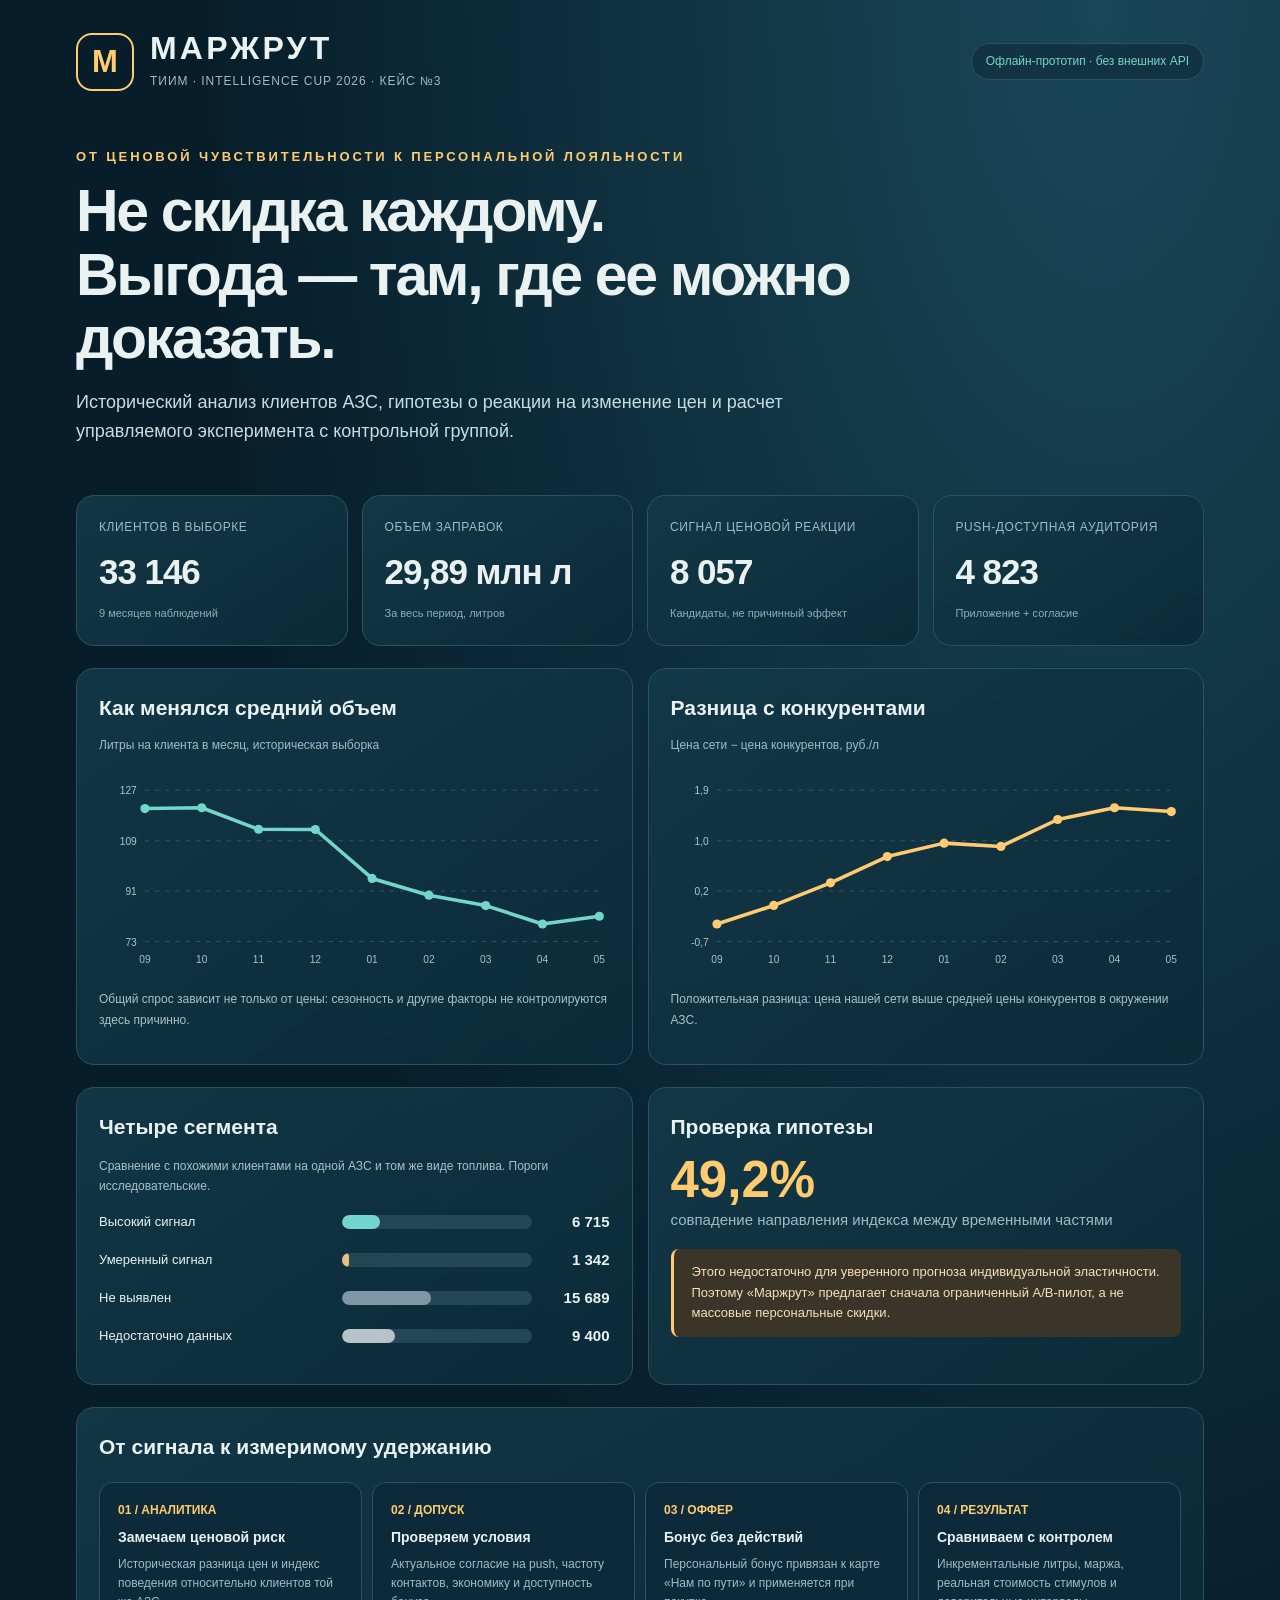
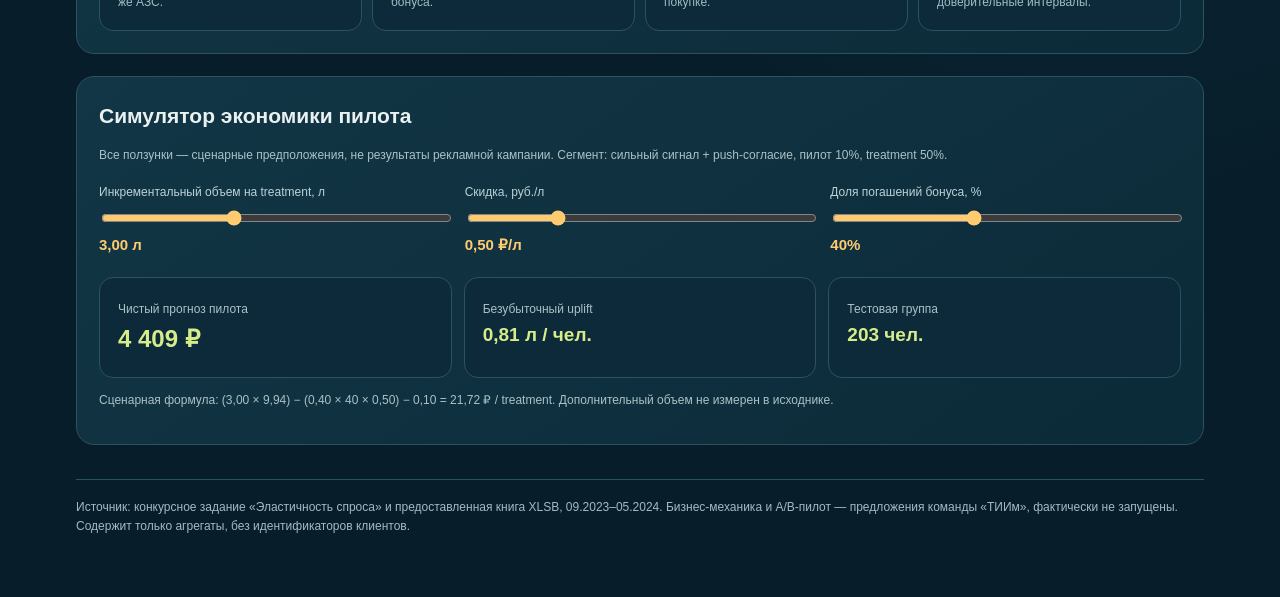
==== cases/retail-marketing/demo/index.html @ 6fa10698 "Маржрут: агрегаты, демонстрация и методика кейса" ====
<!DOCTYPE html>
<html lang="ru"><head><meta charset="UTF-8"><meta name="viewport" content="width=device-width,initial-scale=1.0"><meta name="color-scheme" content="dark"><title>МАРЖРУТ — аналитика удержания</title>
<style>
:root{--bg:#071d2a;--panel:#103040;--panel2:#143849;--border:#2b5261;--ink:#eaf2f1;--muted:#a2bbc3;--lime:#d6ec8b;--gold:#ffcb70;--aqua:#72d5cf;--red:#e99990}
*{box-sizing:border-box}body{margin:0;background:radial-gradient(ellipse at 86% 0%,#194758,transparent 58%),var(--bg);color:var(--ink);font:15px/1.6 'Inter','Segoe UI',Arial,sans-serif}main{max-width:1180px;margin:auto;padding:32px 26px 60px}.muted{color:var(--muted)}.top{display:flex;align-items:center;justify-content:space-between;gap:24px;flex-wrap:wrap}.mark{display:flex;align-items:center;gap:16px}.logo{width:58px;height:58px;border:2px solid var(--gold);border-radius:16px;display:grid;place-items:center;font-weight:900;font-size:31px;color:var(--gold)}.brand{font-size:32px;font-weight:850;letter-spacing:.1em;line-height:1}.sub{font-size:12px;letter-spacing:.08em;text-transform:uppercase;color:var(--muted);margin-top:8px}.chip{border:1px solid var(--border);border-radius:24px;padding:8px 14px;color:var(--aqua);background:#123342;font-size:12px}.hero{padding:56px 0 27px;max-width:880px}.eyebrow{font-size:13px;letter-spacing:.22em;text-transform:uppercase;color:var(--gold);font-weight:700}.hero h1{font-size:clamp(32px,5vw,59px);line-height:1.08;letter-spacing:-.04em;margin:12px 0 17px}.hero p{font-size:18px;color:#c7dde0;margin:0;max-width:800px}section{margin-top:22px}.kpis{display:grid;grid-template-columns:repeat(4,1fr);gap:14px}.card{background:linear-gradient(145deg,rgba(19,56,72,.92),rgba(12,43,57,.96));border:1px solid var(--border);border-radius:18px;padding:22px}.kpis .num{font-weight:790;font-size:clamp(25px,3vw,35px);letter-spacing:-.03em;margin:7px 0 5px;font-variant-numeric:tabular-nums}.kpis .label{font-size:12px;color:var(--muted);letter-spacing:.05em;text-transform:uppercase}.kpis .note{font-size:11px;color:#8eaebb}.grid2{display:grid;grid-template-columns:1fr 1fr;gap:15px}.sectiontitle{font-size:21px;margin:0 0 8px;font-weight:750}.chart-wrap{height:210px;display:flex;align-items:center}.chart-wrap svg{width:100%;height:100%}.legend{font-size:12px;color:var(--muted)}.bar{display:flex;gap:18px;align-items:center;margin:14px 0}.bar .name{width:44%;font-size:13px;line-height:1.3}.track{background:#234757;border-radius:8px;flex:1;height:14px;overflow:hidden}.fill{height:100%;border-radius:8px;background:var(--aqua)}.bar b{min-width:60px;text-align:right;font-size:15px}.steps{display:grid;grid-template-columns:repeat(4,1fr);gap:10px;margin-top:18px}.step{border:1px solid var(--border);background:#0c2a39;padding:18px;border-radius:14px}.step .idx{color:var(--gold);font-weight:800;font-size:12px}.step b{display:block;margin:6px 0;font-size:14px}.step p{margin:0;color:var(--muted);font-size:12px}.formgrid{display:grid;grid-template-columns:1fr 1fr 1fr;gap:15px}.control label{display:block;font-size:12px;color:#bad2d8;margin:6px 0}.control input[type=range]{width:100%;accent-color:var(--gold)}.control output{font-weight:800;color:var(--gold)}.finance{display:grid;grid-template-columns:repeat(3,1fr);gap:12px;margin-top:20px}.finance .res{font-size:24px;font-weight:800;color:var(--lime)}.finance .res.small{font-size:19px}.fine{font-size:12px;color:#abc1c6;line-height:1.7}.warning{border-left:3px solid var(--gold);padding:13px 18px;background:#3b3429;color:#f3e1b8;border-radius:8px;margin-top:17px;font-size:13px}.footer{border-top:1px solid var(--border);margin-top:34px;padding-top:18px;font-size:12px;color:var(--muted)}
@media(max-width:900px){.kpis{grid-template-columns:repeat(2,1fr)}.steps{grid-template-columns:repeat(2,1fr)}.grid2{grid-template-columns:1fr}.formgrid{grid-template-columns:1fr 1fr}}@media(max-width:540px){main{padding:22px 13px 40px}.hero{padding-top:30px}.kpis,.steps,.finance,.formgrid{grid-template-columns:1fr}.brand{font-size:24px}.logo{width:45px;height:45px}.bar .name{width:38%}.card{padding:18px}}
</style></head>
<body><main><header class="top"><div class="mark"><div class="logo">М</div><div><div class="brand">МАРЖРУТ</div><div class="sub">ТИИм · Intelligence Cup 2026 · Кейс №3</div></div></div><span class="chip">Офлайн-прототип · без внешних API</span></header>
<div class="hero"><div class="eyebrow">От ценовой чувствительности к персональной лояльности</div><h1>Не скидка каждому.<br>Выгода — там, где ее можно доказать.</h1><p>Исторический анализ клиентов АЗС, гипотезы о реакции на изменение цен и расчет управляемого эксперимента с контрольной группой.</p></div>
<section class="kpis"><div class="card"><div class="label">Клиентов в выборке</div><div class="num" id="nClients"></div><div class="note">9 месяцев наблюдений</div></div><div class="card"><div class="label">Объем заправок</div><div class="num" id="volume"></div><div class="note">За весь период, литров</div></div><div class="card"><div class="label">Сигнал ценовой реакции</div><div class="num" id="nSignals"></div><div class="note">Кандидаты, не причинный эффект</div></div><div class="card"><div class="label">Push-доступная аудитория</div><div class="num" id="nPush"></div><div class="note">Приложение + согласие</div></div></section>
<section class="grid2"><div class="card"><h2 class="sectiontitle">Как менялся средний объем</h2><p class="legend">Литры на клиента в месяц, историческая выборка</p><div class="chart-wrap" id="chartVolume"></div><p class="fine">Общий спрос зависит не только от цены: сезонность и другие факторы не контролируются здесь причинно.</p></div><div class="card"><h2 class="sectiontitle">Разница с конкурентами</h2><p class="legend">Цена сети − цена конкурентов, руб./л</p><div class="chart-wrap" id="chartGap"></div><p class="fine">Положительная разница: цена нашей сети выше средней цены конкурентов в окружении АЗС.</p></div></section>
<section class="grid2"><div class="card"><h2 class="sectiontitle">Четыре сегмента</h2><p class="fine">Сравнение с похожими клиентами на одной АЗС и том же виде топлива. Пороги исследовательские.</p><div id="segments"></div></div><div class="card"><h2 class="sectiontitle">Проверка гипотезы</h2><div style="font-size:51px;font-weight:900;color:var(--gold);line-height:1.1" id="stability"></div><div class="muted">совпадение направления индекса между временными частями</div><div class="warning">Этого недостаточно для уверенного прогноза индивидуальной эластичности. Поэтому «Маржрут» предлагает сначала ограниченный A/B-пилот, а не массовые персональные скидки.</div></div></section>
<section class="card"><h2 class="sectiontitle">От сигнала к измеримому удержанию</h2><div class="steps"><div class="step"><div class="idx">01 / АНАЛИТИКА</div><b>Замечаем ценовой риск</b><p>Историческая разница цен и индекс поведения относительно клиентов той же АЗС.</p></div><div class="step"><div class="idx">02 / ДОПУСК</div><b>Проверяем условия</b><p>Актуальное согласие на push, частоту контактов, экономику и доступность бонуса.</p></div><div class="step"><div class="idx">03 / ОФФЕР</div><b>Бонус без действий</b><p>Персональный бонус привязан к карте «Нам по пути» и применяется при покупке.</p></div><div class="step"><div class="idx">04 / РЕЗУЛЬТАТ</div><b>Сравниваем с контролем</b><p>Инкрементальные литры, маржа, реальная стоимость стимулов и доверительные интервалы.</p></div></div></section>
<section class="card"><h2 class="sectiontitle">Симулятор экономики пилота</h2><p class="fine">Все ползунки — сценарные предположения, не результаты рекламной кампании. Сегмент: сильный сигнал + push-согласие, пилот 10%, treatment 50%.</p><div class="formgrid"><div class="control"><label for="uplift">Инкрементальный объем на treatment, л</label><input id="uplift" type="range" min="0" max="8" step="0.25" value="3"><output id="upliftVal"></output></div><div class="control"><label for="discount">Скидка, руб./л</label><input id="discount" type="range" min="0" max="2" step="0.1" value="0.5"><output id="discountVal"></output></div><div class="control"><label for="redeem">Доля погашений бонуса, %</label><input id="redeem" type="range" min="0" max="100" step="5" value="40"><output id="redeemVal"></output></div></div><div class="finance"><div class="step"><span class="fine">Чистый прогноз пилота</span><div class="res" id="net"></div></div><div class="step"><span class="fine">Безубыточный uplift</span><div class="res small" id="breakEven"></div></div><div class="step"><span class="fine">Тестовая группа</span><div class="res small" id="treat"></div></div></div><p class="fine" id="formula"></p></section>
<div class="footer">Источник: конкурсное задание «Эластичность спроса» и предоставленная книга XLSB, 09.2023–05.2024. Бизнес-механика и A/B-пилот — предложения команды «ТИИм», фактически не запущены. Содержит только агрегаты, без идентификаторов клиентов.</div></main>
<script>const DATA={"metrics": {"product": "МАРЖРУТ", "version": "1.0.0", "status": "retrospective analytical prototype, not a deployed pricing engine", "source_file": "Кейс_Ретейл и маркетинг_Дополнительные данные.xlsb", "months": ["2023-09", "2023-10", "2023-11", "2023-12", "2024-01", "2024-02", "2024-03", "2024-04", "2024-05"], "counts": {"customers": 33146, "unique_customer_ids": 33146, "total_liters_9m": 29891102.55, "station_fuel_pairs": 1837, "stations_in_data": 642, "stations_in_dictionary": 1655, "client_metadata_rows": 33139, "customers_without_metadata": 7, "nonfuel_rows": 20316, "customers_without_nonfuel_record": 12830, "push_with_app_consent": 18969, "eligible_price_signal": 23746, "offer_target_with_push": 4823, "margin_covered_customers": 33146}, "rules": {"minimum_station_fuel_peer_count": 8, "min_active_months": 6, "min_liters_9m": 200, "min_price_gap_range_rub_per_liter": 1.0, "shrinkage_penalty_rub_squared": 4.0, "high_threshold": -0.08, "moderate_threshold": -0.025}, "sanity": {"price_gap_first_month": -0.402, "price_gap_last_month": 1.534, "mean_volume_first_month": 120.647, "mean_volume_last_month": 82.363, "pearson_aggregate_monthly": -0.9417970353168562, "share_active_months_at_least_six": 0.9395100464611115, "split_eligible": 17568, "split_sign_agreement": 0.4918602003642987, "matched_margin_share": 1.0}, "financial_inputs": {"margin_rub_per_ton_from_source": true, "opex_rub_per_ton_from_source": true, "density_kg_per_liter_from_source": true, "unit_margin_formula": "(margin_rub_per_ton - opex_rub_per_ton) * density_kg_per_liter / 1000", "warning": "Assumes margin and OPEX are non-overlapping; verify accounting definition."}, "caveats": ["Индекс относительный (сравнение с потреблением клиентов той же АЗС/топлива/месяца), не причинная эластичность.", "Нельзя доказать, что ценовое изменение вызвало изменение объема: остаются общие и индивидуальные неучтенные факторы.", "Одна цена для группы АЗС×топливо×месяц; клиентские строки не независимые ценовые эксперименты.", "Нет реальных результатов кампаний и контрольной группы; эффект и uplift только сценарные.", "Указанные пороги — экспертные, не оптимизированные по независимой разметке.", "Актуальность согласий и клиента должна перепроверяться на момент коммуникации."]}, "segments": [{"segment": "Высокий сигнал", "customers": "6715", "share_pct": "20.26", "total_liters_9m": "5227027.67", "avg_liters_per_customer_9m": "778.41", "push_opt_in_customers": "4050", "push_coverage_pct": "60.31", "mean_response_index": "-0.4917", "mean_margin_rub_per_liter": "9.94"}, {"segment": "Умеренный сигнал", "customers": "1342", "share_pct": "4.05", "total_liters_9m": "1096683.92", "avg_liters_per_customer_9m": "817.2", "push_opt_in_customers": "773", "push_coverage_pct": "57.6", "mean_response_index": "-0.0505", "mean_margin_rub_per_liter": "10.11"}, {"segment": "Не выявлен", "customers": "15689", "share_pct": "47.33", "total_liters_9m": "15289128.77", "avg_liters_per_customer_9m": "974.51", "push_opt_in_customers": "8972", "push_coverage_pct": "57.19", "mean_response_index": "0.1377", "mean_margin_rub_per_liter": "10.01"}, {"segment": "Недостаточно данных", "customers": "9400", "share_pct": "28.36", "total_liters_9m": "8278262.18", "avg_liters_per_customer_9m": "880.67", "push_opt_in_customers": "5174", "push_coverage_pct": "55.04", "mean_response_index": "-0.0871", "mean_margin_rub_per_liter": "10.26"}], "monthly": [{"month": "2023-09", "mean_liters_per_customer": "120.647", "total_liters": "3998953.0", "price_gap_rub_per_liter": "-0.402", "active_share": "0.9123", "mean_own_price": "56.163", "mean_comp_price": "56.564"}, {"month": "2023-10", "mean_liters_per_customer": "120.936", "total_liters": "4008533.17", "price_gap_rub_per_liter": "-0.083", "active_share": "0.9235", "mean_own_price": "56.603", "mean_comp_price": "56.686"}, {"month": "2023-11", "mean_liters_per_customer": "113.282", "total_liters": "3754849.22", "price_gap_rub_per_liter": "0.307", "active_share": "0.9191", "mean_own_price": "57.159", "mean_comp_price": "56.852"}, {"month": "2023-12", "mean_liters_per_customer": "113.196", "total_liters": "3752009.2", "price_gap_rub_per_liter": "0.758", "active_share": "0.9153", "mean_own_price": "58.201", "mean_comp_price": "57.444"}, {"month": "2024-01", "mean_liters_per_customer": "95.792", "total_liters": "3175109.94", "price_gap_rub_per_liter": "0.99", "active_share": "0.8855", "mean_own_price": "58.802", "mean_comp_price": "57.813"}, {"month": "2024-02", "mean_liters_per_customer": "89.842", "total_liters": "2977918.13", "price_gap_rub_per_liter": "0.933", "active_share": "0.8631", "mean_own_price": "59.007", "mean_comp_price": "58.074"}, {"month": "2024-03", "mean_liters_per_customer": "86.141", "total_liters": "2855245.53", "price_gap_rub_per_liter": "1.397", "active_share": "0.8244", "mean_own_price": "59.589", "mean_comp_price": "58.193"}, {"month": "2024-04", "mean_liters_per_customer": "79.602", "total_liters": "2638482.35", "price_gap_rub_per_liter": "1.599", "active_share": "0.7933", "mean_own_price": "60.011", "mean_comp_price": "58.412"}, {"month": "2024-05", "mean_liters_per_customer": "82.363", "total_liters": "2730002.01", "price_gap_rub_per_liter": "1.534", "active_share": "0.7908", "mean_own_price": "60.217", "mean_comp_price": "58.683"}], "pilot": [{"segment": "Высокий сигнал", "eligible_push_margin_customers": "4050", "mean_liters_per_month": "89.96", "mean_margin_rub_l": "9.94"}, {"segment": "Умеренный сигнал", "eligible_push_margin_customers": "773", "mean_liters_per_month": "96.37", "mean_margin_rub_l": "10.11"}]};
const fmt=(v,d=0)=>Number(v).toLocaleString('ru-RU',{maximumFractionDigits:d,minimumFractionDigits:d});
const n=DATA.metrics.counts;
document.getElementById('nClients').textContent=fmt(n.customers);
document.getElementById('volume').textContent=fmt(n.total_liters_9m/1e6,2)+' млн л';
document.getElementById('nSignals').textContent=fmt(Number(DATA.segments[0].customers)+Number(DATA.segments[1].customers));
document.getElementById('nPush').textContent=fmt(n.offer_target_with_push);
document.getElementById('stability').textContent=fmt(DATA.metrics.sanity.split_sign_agreement*100,1)+'%';
const colors=['#72d5cf','#e6c17f','#8098a6','#b7c3c7'];
DATA.segments.forEach((s,i)=>{const e=document.createElement('div');e.className='bar';e.innerHTML='<div class="name">'+s.segment+'</div><div class="track"><div class="fill" style="width:'+s.share_pct+'%;background:'+colors[i]+'"></div></div><b>'+fmt(s.customers)+'</b>';document.getElementById('segments').appendChild(e)});
function chart(root,values,color,formatter){const w=500,h=196,pl=45,pr=10,pt=18,pb=30,min=Math.min(...values),max=Math.max(...values);const low=min-(max-min)*.15,top=max+(max-min)*.15;const X=i=>pl+i*(w-pl-pr)/(values.length-1);const Y=v=>pt+(top-v)*(h-pt-pb)/(top-low);let s='<svg viewBox="0 0 '+w+' '+h+'" role="img" aria-label="График показателя за девять месяцев">'; for(let k=0;k<4;k++){let yy=pt+k*(h-pt-pb)/3;let val=top-k*(top-low)/3;s+='<line x1="'+pl+'" y1="'+yy+'" x2="'+(w-pr)+'" y2="'+yy+'" stroke="#345365" stroke-dasharray="4 6"/><text x="'+(pl-8)+'" y="'+(yy+4)+'" text-anchor="end" font-size="10" fill="#b0c5cb">'+formatter(val)+'</text>';}const pts=values.map((v,i)=>X(i)+','+Y(v)).join(' ');s+='<polyline points="'+pts+'" fill="none" stroke="'+color+'" stroke-width="3.5" stroke-linecap="round" stroke-linejoin="round"/>';values.forEach((v,i)=>{s+='<circle cx="'+X(i)+'" cy="'+Y(v)+'" r="4.5" fill="'+color+'"><title>'+DATA.monthly[i].month+': '+formatter(v)+'</title></circle>';s+='<text x="'+X(i)+'" y="'+(h-9)+'" font-size="10" fill="#aabfc5" text-anchor="middle">'+DATA.monthly[i].month.slice(5)+'</text>'});s+='</svg>';root.innerHTML=s}
chart(document.getElementById('chartVolume'),DATA.monthly.map(d=>+d.mean_liters_per_customer),'#72d5cf',v=>fmt(v,0));
chart(document.getElementById('chartGap'),DATA.monthly.map(d=>+d.price_gap_rub_per_liter),'#ffcb70',v=>fmt(v,1));
const pilot=DATA.pilot[0];const target=Number(pilot.eligible_push_margin_customers);const treated=Math.round(target*.1*.5),margin=Number(pilot.mean_margin_rub_l);const litersPerCoupon=40,contact=.1;
function calculate(){let uplift=Number(document.getElementById('uplift').value),discount=Number(document.getElementById('discount').value),r=Number(document.getElementById('redeem').value)/100;let per=margin*uplift-r*litersPerCoupon*discount-contact,breakeven=(r*litersPerCoupon*discount+contact)/margin;document.getElementById('upliftVal').textContent=fmt(uplift,2)+' л';document.getElementById('discountVal').textContent=fmt(discount,2)+' ₽/л';document.getElementById('redeemVal').textContent=fmt(r*100,0)+'%';document.getElementById('net').textContent=fmt(treated*per,0)+' ₽';document.getElementById('net').style.color=per>=0?'#d6ec8b':'#e99990';document.getElementById('breakEven').textContent=fmt(breakeven,2)+' л / чел.';document.getElementById('treat').textContent=fmt(treated)+' чел.';document.getElementById('formula').textContent='Сценарная формула: ('+fmt(uplift,2)+' × '+fmt(margin,2)+') − ('+fmt(r,2)+' × 40 × '+fmt(discount,2)+') − 0,10 = '+fmt(per,2)+' ₽ / treatment. Дополнительный объем не измерен в исходнике.';}
['uplift','discount','redeem'].forEach(id=>document.getElementById(id).addEventListener('input',calculate));calculate();</script></body></html>
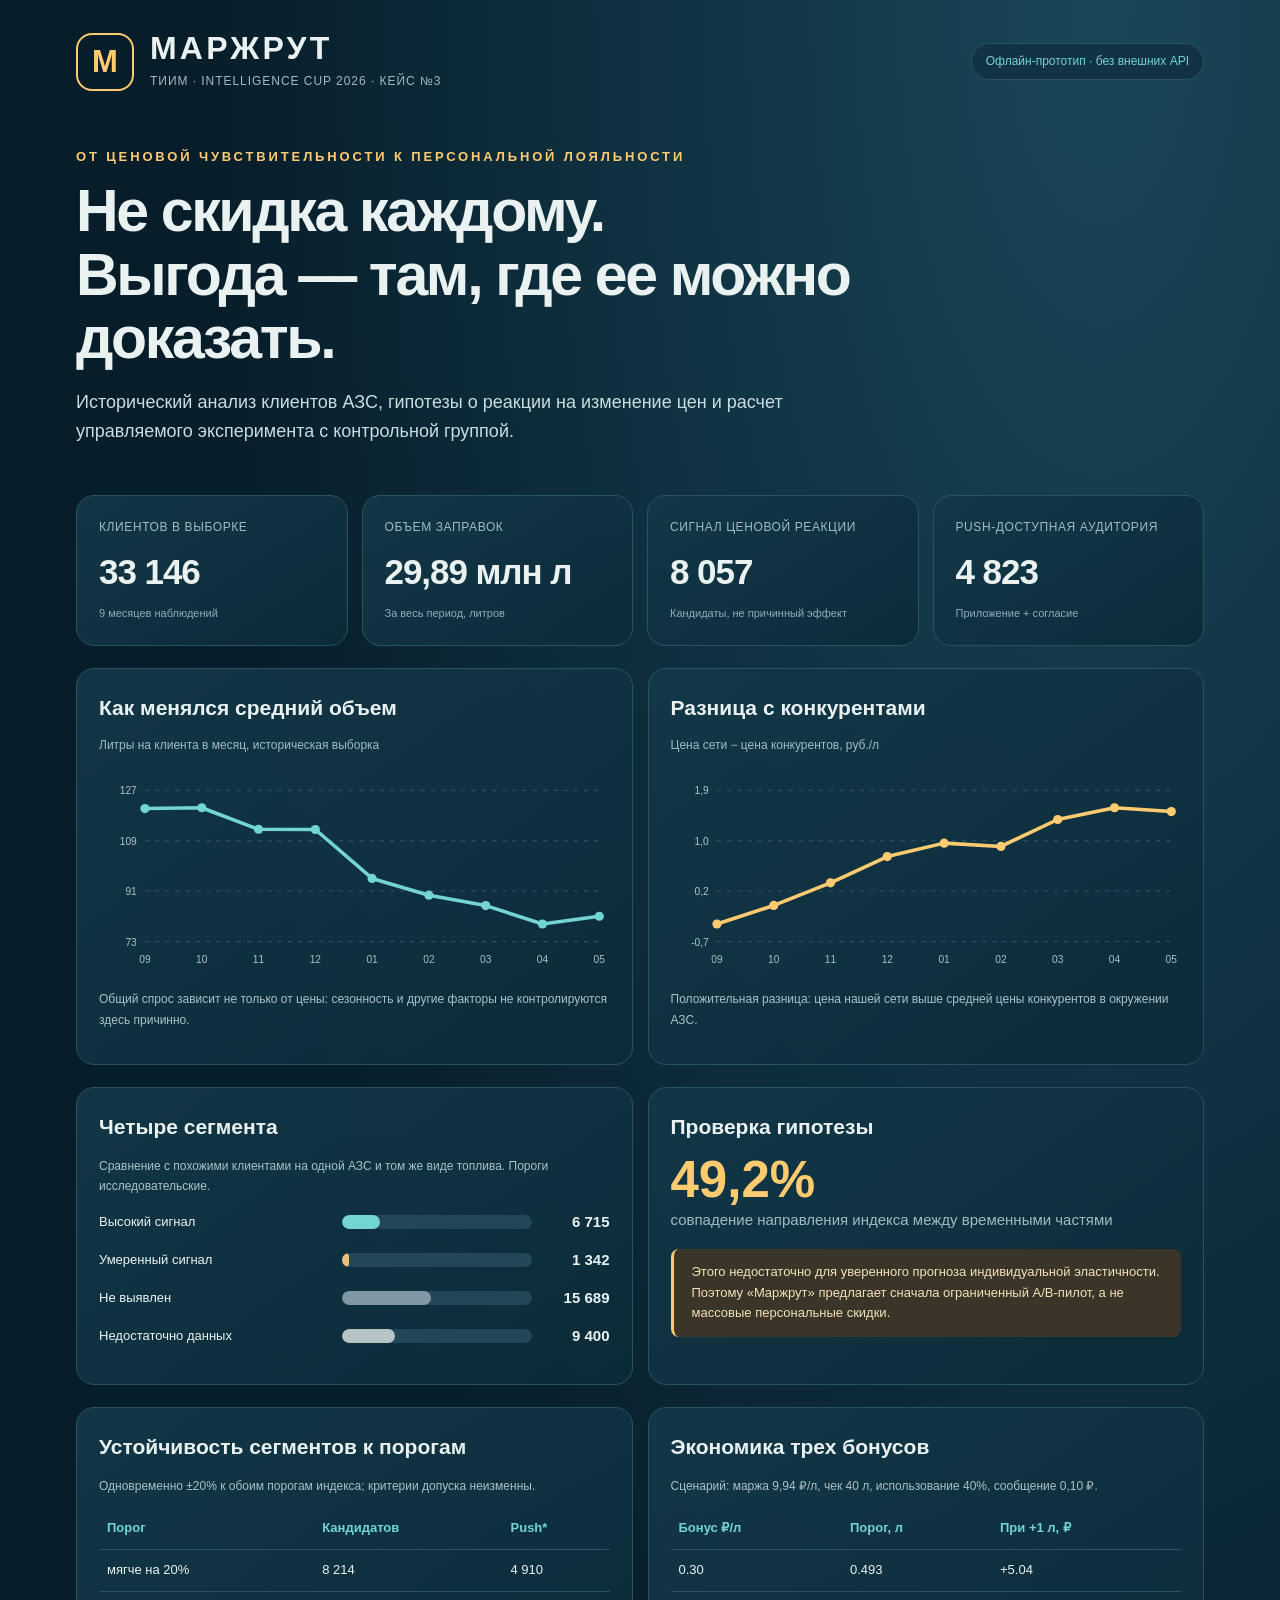
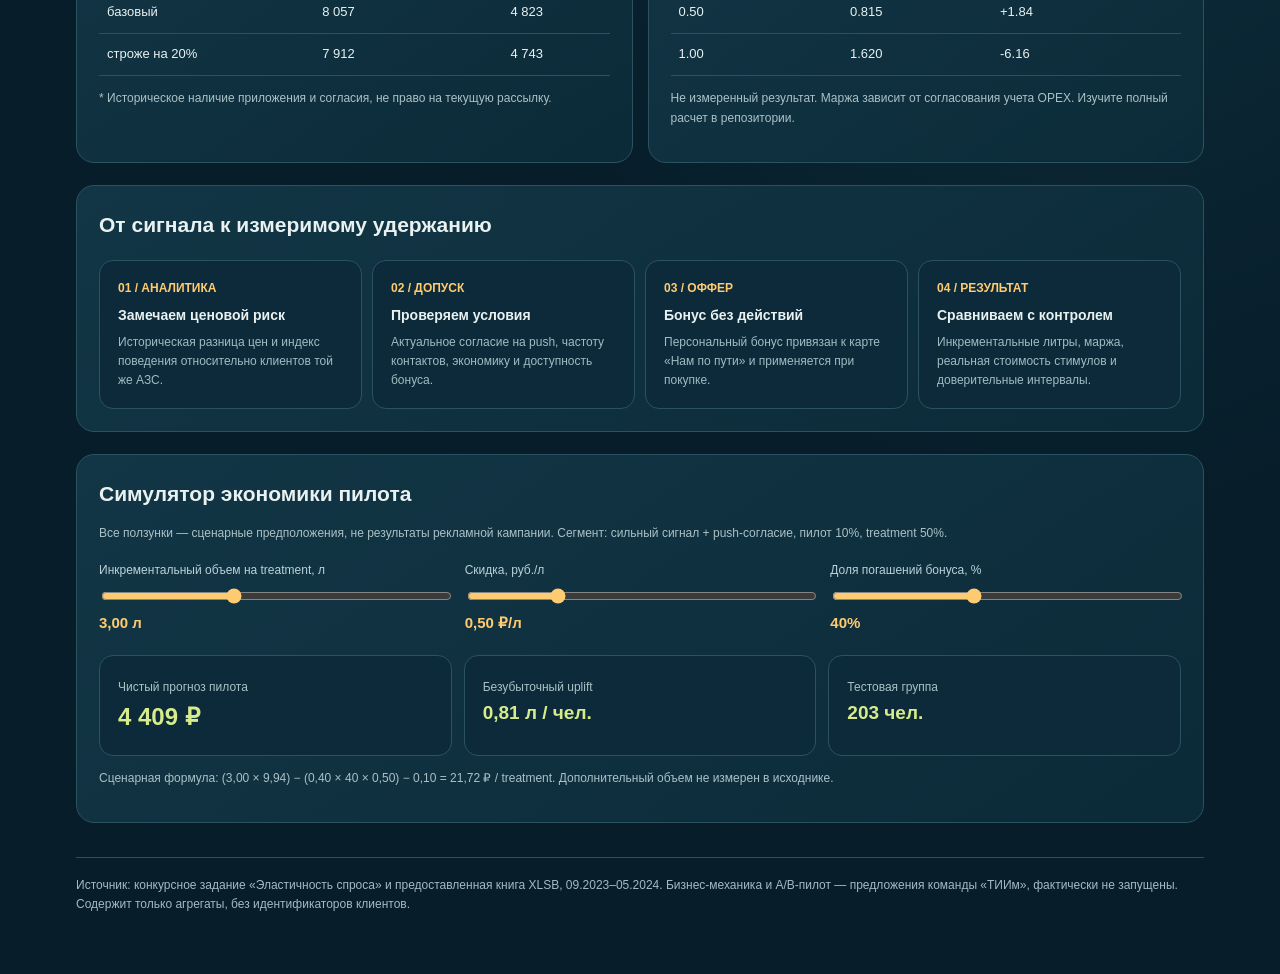
==== commit 9ab0b299: "Маржрут: интеграция стресс-теста в анализ и демо" ====
--- a/cases/retail-marketing/demo/index.html
+++ b/cases/retail-marketing/demo/index.html
@@ -4,12 +4,14 @@
 :root{--bg:#071d2a;--panel:#103040;--panel2:#143849;--border:#2b5261;--ink:#eaf2f1;--muted:#a2bbc3;--lime:#d6ec8b;--gold:#ffcb70;--aqua:#72d5cf;--red:#e99990}
 *{box-sizing:border-box}body{margin:0;background:radial-gradient(ellipse at 86% 0%,#194758,transparent 58%),var(--bg);color:var(--ink);font:15px/1.6 'Inter','Segoe UI',Arial,sans-serif}main{max-width:1180px;margin:auto;padding:32px 26px 60px}.muted{color:var(--muted)}.top{display:flex;align-items:center;justify-content:space-between;gap:24px;flex-wrap:wrap}.mark{display:flex;align-items:center;gap:16px}.logo{width:58px;height:58px;border:2px solid var(--gold);border-radius:16px;display:grid;place-items:center;font-weight:900;font-size:31px;color:var(--gold)}.brand{font-size:32px;font-weight:850;letter-spacing:.1em;line-height:1}.sub{font-size:12px;letter-spacing:.08em;text-transform:uppercase;color:var(--muted);margin-top:8px}.chip{border:1px solid var(--border);border-radius:24px;padding:8px 14px;color:var(--aqua);background:#123342;font-size:12px}.hero{padding:56px 0 27px;max-width:880px}.eyebrow{font-size:13px;letter-spacing:.22em;text-transform:uppercase;color:var(--gold);font-weight:700}.hero h1{font-size:clamp(32px,5vw,59px);line-height:1.08;letter-spacing:-.04em;margin:12px 0 17px}.hero p{font-size:18px;color:#c7dde0;margin:0;max-width:800px}section{margin-top:22px}.kpis{display:grid;grid-template-columns:repeat(4,1fr);gap:14px}.card{background:linear-gradient(145deg,rgba(19,56,72,.92),rgba(12,43,57,.96));border:1px solid var(--border);border-radius:18px;padding:22px}.kpis .num{font-weight:790;font-size:clamp(25px,3vw,35px);letter-spacing:-.03em;margin:7px 0 5px;font-variant-numeric:tabular-nums}.kpis .label{font-size:12px;color:var(--muted);letter-spacing:.05em;text-transform:uppercase}.kpis .note{font-size:11px;color:#8eaebb}.grid2{display:grid;grid-template-columns:1fr 1fr;gap:15px}.sectiontitle{font-size:21px;margin:0 0 8px;font-weight:750}.chart-wrap{height:210px;display:flex;align-items:center}.chart-wrap svg{width:100%;height:100%}.legend{font-size:12px;color:var(--muted)}.bar{display:flex;gap:18px;align-items:center;margin:14px 0}.bar .name{width:44%;font-size:13px;line-height:1.3}.track{background:#234757;border-radius:8px;flex:1;height:14px;overflow:hidden}.fill{height:100%;border-radius:8px;background:var(--aqua)}.bar b{min-width:60px;text-align:right;font-size:15px}.steps{display:grid;grid-template-columns:repeat(4,1fr);gap:10px;margin-top:18px}.step{border:1px solid var(--border);background:#0c2a39;padding:18px;border-radius:14px}.step .idx{color:var(--gold);font-weight:800;font-size:12px}.step b{display:block;margin:6px 0;font-size:14px}.step p{margin:0;color:var(--muted);font-size:12px}.formgrid{display:grid;grid-template-columns:1fr 1fr 1fr;gap:15px}.control label{display:block;font-size:12px;color:#bad2d8;margin:6px 0}.control input[type=range]{width:100%;accent-color:var(--gold)}.control output{font-weight:800;color:var(--gold)}.finance{display:grid;grid-template-columns:repeat(3,1fr);gap:12px;margin-top:20px}.finance .res{font-size:24px;font-weight:800;color:var(--lime)}.finance .res.small{font-size:19px}.fine{font-size:12px;color:#abc1c6;line-height:1.7}.warning{border-left:3px solid var(--gold);padding:13px 18px;background:#3b3429;color:#f3e1b8;border-radius:8px;margin-top:17px;font-size:13px}.footer{border-top:1px solid var(--border);margin-top:34px;padding-top:18px;font-size:12px;color:var(--muted)}
 @media(max-width:900px){.kpis{grid-template-columns:repeat(2,1fr)}.steps{grid-template-columns:repeat(2,1fr)}.grid2{grid-template-columns:1fr}.formgrid{grid-template-columns:1fr 1fr}}@media(max-width:540px){main{padding:22px 13px 40px}.hero{padding-top:30px}.kpis,.steps,.finance,.formgrid{grid-template-columns:1fr}.brand{font-size:24px}.logo{width:45px;height:45px}.bar .name{width:38%}.card{padding:18px}}
+.matrix{width:100%;border-collapse:collapse;font-variant-numeric:tabular-nums}.matrix th,.matrix td{padding:10px 8px;border-bottom:1px solid var(--border);text-align:left;font-size:13px}.matrix th{color:var(--aqua);font-weight:650}.matrix td{color:var(--ink)}.matrix-wrap{overflow-x:auto}
 </style></head>
 <body><main><header class="top"><div class="mark"><div class="logo">М</div><div><div class="brand">МАРЖРУТ</div><div class="sub">ТИИм · Intelligence Cup 2026 · Кейс №3</div></div></div><span class="chip">Офлайн-прототип · без внешних API</span></header>
 <div class="hero"><div class="eyebrow">От ценовой чувствительности к персональной лояльности</div><h1>Не скидка каждому.<br>Выгода — там, где ее можно доказать.</h1><p>Исторический анализ клиентов АЗС, гипотезы о реакции на изменение цен и расчет управляемого эксперимента с контрольной группой.</p></div>
 <section class="kpis"><div class="card"><div class="label">Клиентов в выборке</div><div class="num" id="nClients"></div><div class="note">9 месяцев наблюдений</div></div><div class="card"><div class="label">Объем заправок</div><div class="num" id="volume"></div><div class="note">За весь период, литров</div></div><div class="card"><div class="label">Сигнал ценовой реакции</div><div class="num" id="nSignals"></div><div class="note">Кандидаты, не причинный эффект</div></div><div class="card"><div class="label">Push-доступная аудитория</div><div class="num" id="nPush"></div><div class="note">Приложение + согласие</div></div></section>
 <section class="grid2"><div class="card"><h2 class="sectiontitle">Как менялся средний объем</h2><p class="legend">Литры на клиента в месяц, историческая выборка</p><div class="chart-wrap" id="chartVolume"></div><p class="fine">Общий спрос зависит не только от цены: сезонность и другие факторы не контролируются здесь причинно.</p></div><div class="card"><h2 class="sectiontitle">Разница с конкурентами</h2><p class="legend">Цена сети − цена конкурентов, руб./л</p><div class="chart-wrap" id="chartGap"></div><p class="fine">Положительная разница: цена нашей сети выше средней цены конкурентов в окружении АЗС.</p></div></section>
 <section class="grid2"><div class="card"><h2 class="sectiontitle">Четыре сегмента</h2><p class="fine">Сравнение с похожими клиентами на одной АЗС и том же виде топлива. Пороги исследовательские.</p><div id="segments"></div></div><div class="card"><h2 class="sectiontitle">Проверка гипотезы</h2><div style="font-size:51px;font-weight:900;color:var(--gold);line-height:1.1" id="stability"></div><div class="muted">совпадение направления индекса между временными частями</div><div class="warning">Этого недостаточно для уверенного прогноза индивидуальной эластичности. Поэтому «Маржрут» предлагает сначала ограниченный A/B-пилот, а не массовые персональные скидки.</div></div></section>
+<section class="grid2"><div class="card"><h2 class="sectiontitle">Устойчивость сегментов к порогам</h2><p class="fine">Одновременно ±20% к обоим порогам индекса; критерии допуска неизменны.</p><div class="matrix-wrap"><table class="matrix"><thead><tr><th>Порог</th><th>Кандидатов</th><th>Push*</th></tr></thead><tbody><tr><td>мягче на 20%</td><td>8 214</td><td>4 910</td></tr><tr><td>базовый</td><td>8 057</td><td>4 823</td></tr><tr><td>строже на 20%</td><td>7 912</td><td>4 743</td></tr></tbody></table></div><p class="fine">* Историческое наличие приложения и согласия, не право на текущую рассылку.</p></div><div class="card"><h2 class="sectiontitle">Экономика трех бонусов</h2><p class="fine">Сценарий: маржа 9,94 ₽/л, чек 40 л, использование 40%, сообщение 0,10 ₽.</p><div class="matrix-wrap"><table class="matrix"><thead><tr><th>Бонус ₽/л</th><th>Порог, л</th><th>При +1 л, ₽</th></tr></thead><tbody><tr><td>0.30</td><td>0.493</td><td>+5.04</td></tr><tr><td>0.50</td><td>0.815</td><td>+1.84</td></tr><tr><td>1.00</td><td>1.620</td><td>-6.16</td></tr></tbody></table></div><p class="fine">Не измеренный результат. Маржа зависит от согласования учета OPEX. Изучите полный расчет в репозитории.</p></div></section>
 <section class="card"><h2 class="sectiontitle">От сигнала к измеримому удержанию</h2><div class="steps"><div class="step"><div class="idx">01 / АНАЛИТИКА</div><b>Замечаем ценовой риск</b><p>Историческая разница цен и индекс поведения относительно клиентов той же АЗС.</p></div><div class="step"><div class="idx">02 / ДОПУСК</div><b>Проверяем условия</b><p>Актуальное согласие на push, частоту контактов, экономику и доступность бонуса.</p></div><div class="step"><div class="idx">03 / ОФФЕР</div><b>Бонус без действий</b><p>Персональный бонус привязан к карте «Нам по пути» и применяется при покупке.</p></div><div class="step"><div class="idx">04 / РЕЗУЛЬТАТ</div><b>Сравниваем с контролем</b><p>Инкрементальные литры, маржа, реальная стоимость стимулов и доверительные интервалы.</p></div></div></section>
 <section class="card"><h2 class="sectiontitle">Симулятор экономики пилота</h2><p class="fine">Все ползунки — сценарные предположения, не результаты рекламной кампании. Сегмент: сильный сигнал + push-согласие, пилот 10%, treatment 50%.</p><div class="formgrid"><div class="control"><label for="uplift">Инкрементальный объем на treatment, л</label><input id="uplift" type="range" min="0" max="8" step="0.25" value="3"><output id="upliftVal"></output></div><div class="control"><label for="discount">Скидка, руб./л</label><input id="discount" type="range" min="0" max="2" step="0.1" value="0.5"><output id="discountVal"></output></div><div class="control"><label for="redeem">Доля погашений бонуса, %</label><input id="redeem" type="range" min="0" max="100" step="5" value="40"><output id="redeemVal"></output></div></div><div class="finance"><div class="step"><span class="fine">Чистый прогноз пилота</span><div class="res" id="net"></div></div><div class="step"><span class="fine">Безубыточный uplift</span><div class="res small" id="breakEven"></div></div><div class="step"><span class="fine">Тестовая группа</span><div class="res small" id="treat"></div></div></div><p class="fine" id="formula"></p></section>
 <div class="footer">Источник: конкурсное задание «Эластичность спроса» и предоставленная книга XLSB, 09.2023–05.2024. Бизнес-механика и A/B-пилот — предложения команды «ТИИм», фактически не запущены. Содержит только агрегаты, без идентификаторов клиентов.</div></main>
